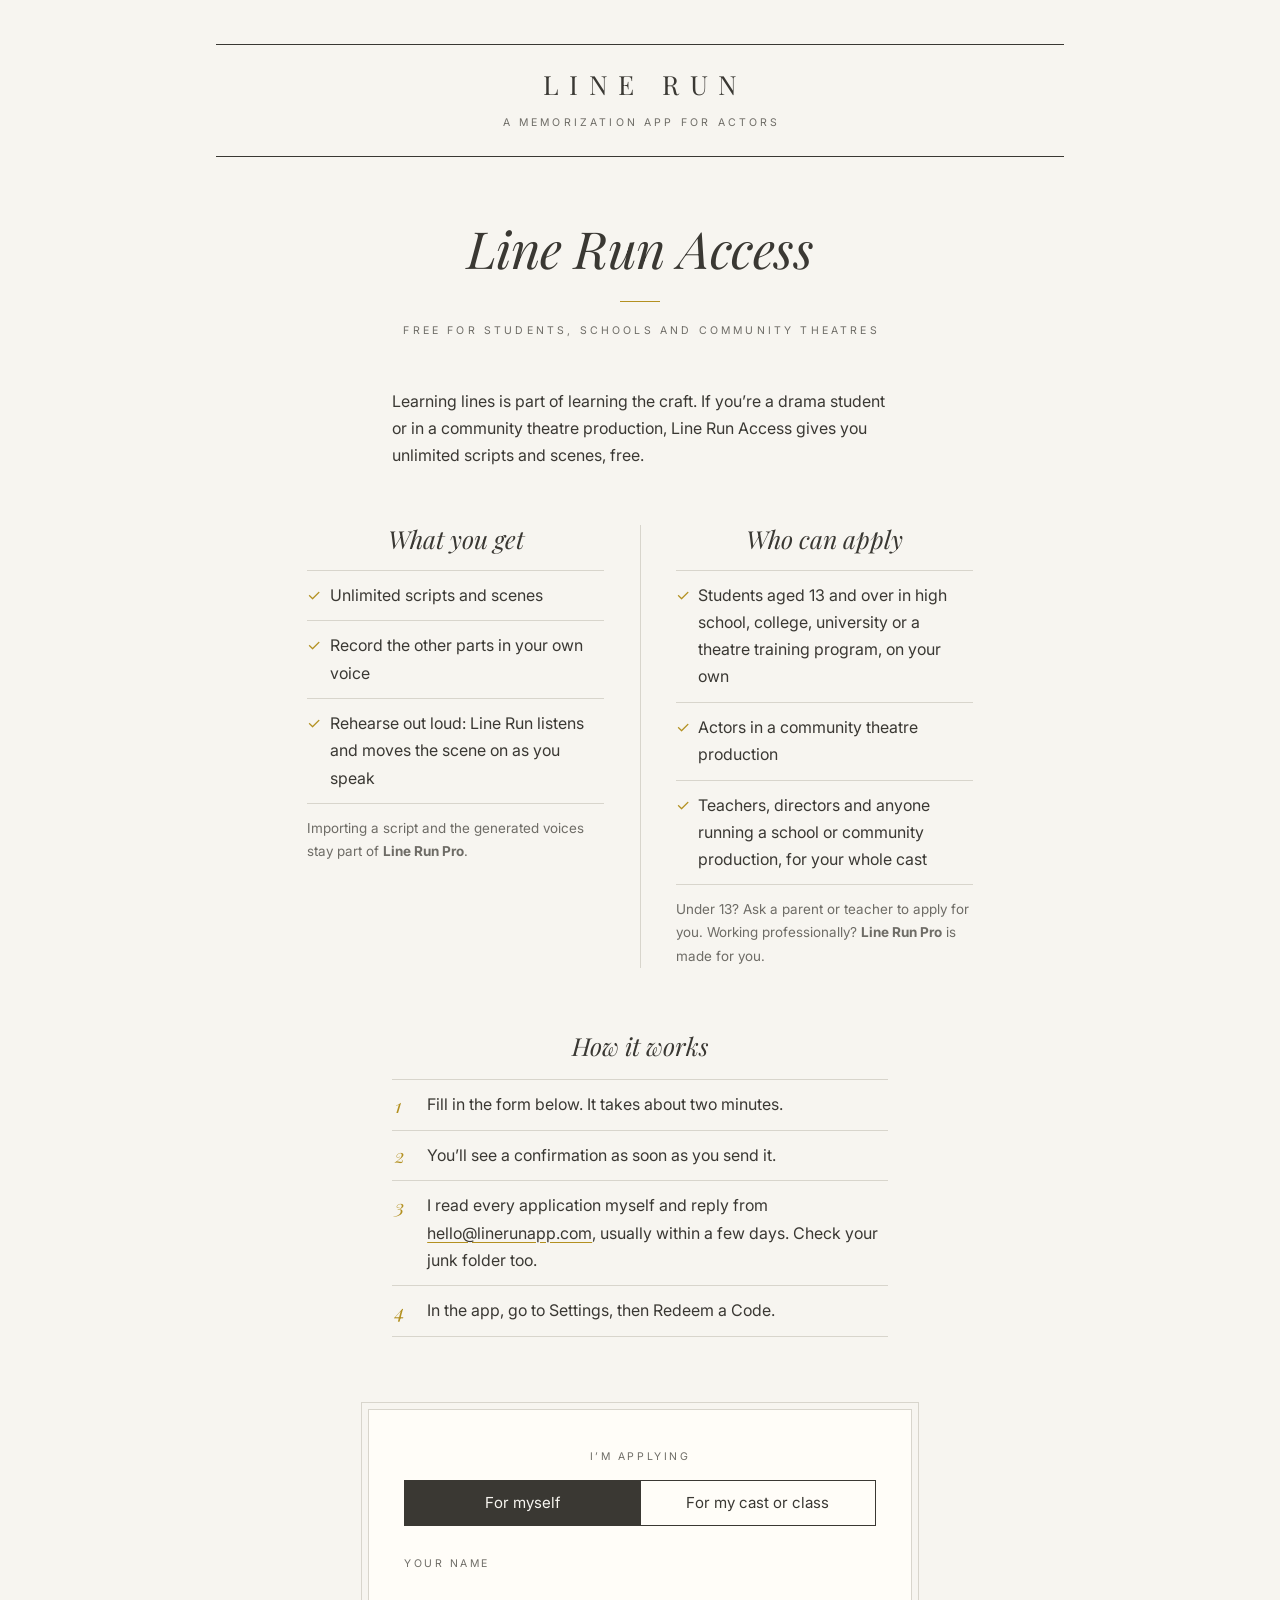
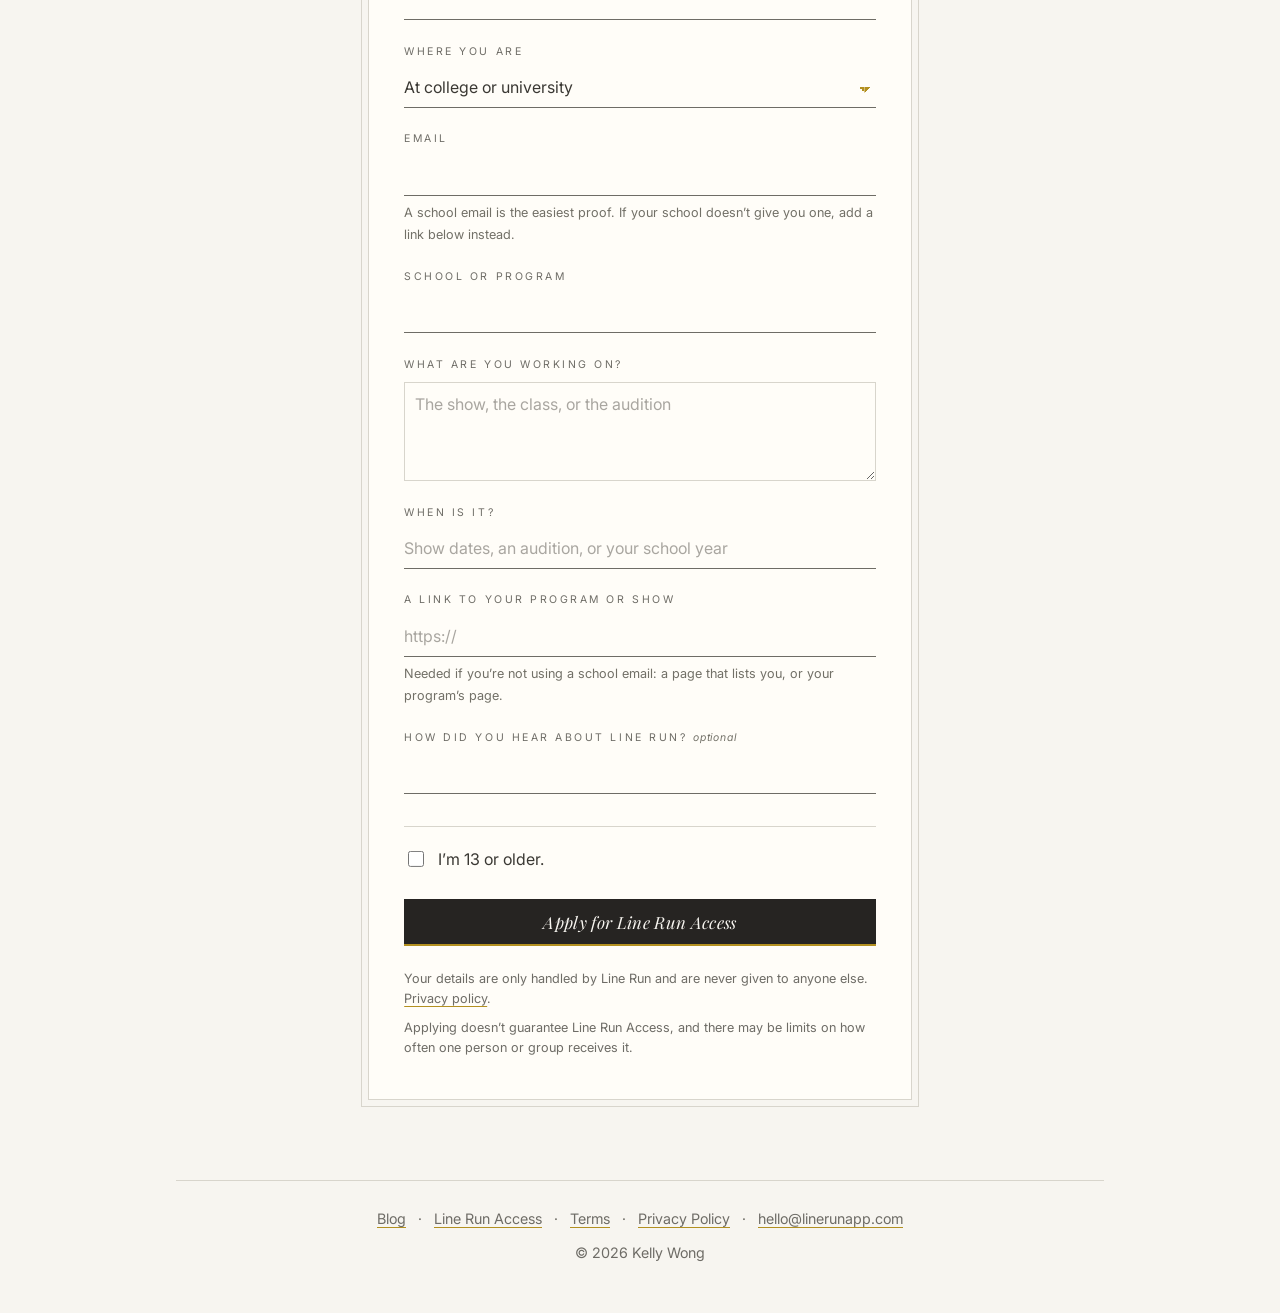
==== access/index.html @ 9d96a99a "Line Run Access: the application page, a section and button on the home page, a footer link on every" ====
<!doctype html>
<html lang="en-CA">
<head>
<meta charset="utf-8">
<meta name="viewport" content="width=device-width, initial-scale=1">
<meta name="color-scheme" content="light">
<title>Line Run Access · Line Run</title>
<meta name="description" content="Line Run Access is free for drama students, schools and community theatres. Apply here.">
<meta name="apple-itunes-app" content="app-id=6785331408">
<link rel="canonical" href="https://linerunapp.com/access/">
<meta property="og:type" content="website">
<meta property="og:site_name" content="Line Run">
<meta property="og:title" content="Line Run Access · Line Run">
<meta property="og:description" content="Line Run Access is free for drama students, schools and community theatres. Apply here.">
<meta property="og:url" content="https://linerunapp.com/access/">
<meta property="og:image" content="https://linerunapp.com/img/share.jpg">
<meta property="og:image:width" content="1200">
<meta property="og:image:height" content="630">
<meta property="og:image:alt" content="Line Run, a memorization app for actors, beside an iPhone showing the app&#8217;s Rehearse screen with the actor&#8217;s lines marked in gold.">
<meta name="twitter:card" content="summary_large_image">
<link rel="icon" href="../favicon.ico" sizes="16x16 32x32 48x48">
<link rel="icon" type="image/png" href="../img/icon-32.png" sizes="32x32">
<link rel="apple-touch-icon" href="../img/icon-180.png">
<link rel="stylesheet" href="../style.css">
</head>
<body>
<div class="wrap">
<header class="site"><div class="page">
<div class="titleblock">
<p class="name"><a href="../">Line Run</a></p>
<p class="sub">A memorization app for actors</p>
</div>
</div></header>
<main>
<div class="page access">

<h1>Line Run Access</h1>
<p class="meta">Free for students, schools and community theatres</p>

<div class="read">
<p>Learning lines is part of learning the craft. If you&#8217;re a drama student or in a community theatre production, Line&#160;Run&#160;Access gives you unlimited scripts and scenes, free.</p>
</div>

<div class="facts">
<div class="fact">
<h2>What you get</h2>
<ul>
<li>Unlimited scripts and scenes</li>
<li>Record the other parts in your own voice</li>
<li>Rehearse out loud: Line Run listens and moves the scene on as you speak</li>
</ul>
<p class="aside">Importing a script and the generated voices stay part of <span class="pname">Line Run Pro</span>.</p>
</div>
<div class="fact">
<h2>Who can apply</h2>
<ul>
<li>Students aged 13 and over in high school, college, university or a theatre training program, on your own</li>
<li>Actors in a community theatre production</li>
<li>Teachers, directors and anyone running a school or community production, for your whole cast</li>
</ul>
<p class="aside">Under 13? Ask a parent or teacher to apply for you. Working professionally? <span class="pname">Line Run Pro</span> is made for you.</p>
</div>
</div>

<div class="read">
<h2 class="small">How it works</h2>
<ol class="steps">
<li>Fill in the form below. It takes about two minutes.</li>
<li>You&#8217;ll see a confirmation as soon as you send it.</li>
<li>I read every application myself and reply from <span class="em" data-b="olleh" data-a="moc.ppanurenil">hello at linerunapp dot com</span>, usually within a few days. Check your junk folder too.</li>
<li>In the app, go to Settings, then Redeem a Code.</li>
</ol>
</div>

<form class="apply" id="apply" novalidate>
<fieldset class="path">
<legend>I&#8217;m applying</legend>
<div class="choice">
<input type="radio" name="path" id="path-student" value="student" checked>
<label for="path-student">For myself</label>
<input type="radio" name="path" id="path-group" value="group">
<label for="path-group">For my cast or class</label>
</div>
</fieldset>

<div class="field">
<label for="f-name">Your name</label>
<input id="f-name" name="name" type="text" autocomplete="name" required>
</div>

<div class="field student-only">
<label for="f-level">Where you are</label>
<select id="f-level" name="level">
<option value="high">In high school</option>
<option value="post" selected>At college or university</option>
<option value="training">In a theatre training program</option>
<option value="community">In a community theatre production</option>
</select>
</div>

<div class="field group-only">
<label for="f-role">Your role</label>
<input id="f-role" name="role" type="text" placeholder="Drama teacher, director, producer">
</div>

<div class="field">
<label for="f-email">Email</label>
<input id="f-email" name="email" type="email" autocomplete="email" required>
<p class="hint student-only lv-school">A school email is the easiest proof. If your school doesn&#8217;t give you one, add a link below instead.</p>
<p class="hint group-only">A school or theatre email helps, if you have one.</p>
</div>

<div class="field">
<label for="f-org"><span class="student-only lv-school">School or program</span><span class="student-only lv-community">Theatre company</span><span class="group-only">School or theatre</span></label>
<input id="f-org" name="org" type="text" required>
</div>

<div class="field">
<label for="f-work"><span class="student-only">What are you working on?</span><span class="group-only">The production or class</span></label>
<textarea id="f-work" name="work" rows="3" placeholder="The show, the class, or the audition"></textarea>
</div>

<div class="field">
<label for="f-dates">When is it?</label>
<input id="f-dates" name="dates" type="text" placeholder="Show dates, an audition, or your school year">
</div>

<div class="field group-only">
<label for="f-size">About how many actors?</label>
<input id="f-size" name="size" type="text" inputmode="numeric">
</div>

<div class="field">
<label for="f-link"><span class="lv-community">A link to the production</span><span class="student-only lv-school">A link to your program or show</span><span class="group-only">A link to the show or program <span class="opt">optional</span></span></label>
<input id="f-link" name="link" type="url" placeholder="https://">
<p class="hint lv-community">The company&#8217;s page for the show, or its ticket page.</p>
<p class="hint student-only lv-school">Needed if you&#8217;re not using a school email: a page that lists you, or your program&#8217;s page.</p>
<p class="needlink" id="needlink" hidden>That looks like a personal email, so please add a link that shows your program or show.</p>
</div>

<div class="field">
<label for="f-heard">How did you hear about Line Run? <span class="opt">optional</span></label>
<input id="f-heard" name="heard" type="text">
</div>

<div class="hp" aria-hidden="true">
<label for="f-website">Leave this empty</label>
<input id="f-website" name="website" type="text" tabindex="-1" autocomplete="off">
</div>

<div class="checks student-only">
<div class="check">
<input type="checkbox" id="f-age" name="age" required>
<label for="f-age">I&#8217;m 13 or older.</label>
</div>
</div>

<p class="formerr" id="formerr" role="alert" hidden></p>
<button type="submit" class="send" id="send">Apply for Line&#160;Run&#160;Access</button>
<noscript><p class="fine">This form needs JavaScript. You can also apply by writing to hello at linerunapp dot com.</p></noscript>

<p class="fine">Your details are only handled by Line Run and are never given to anyone else. <a href="../privacy/">Privacy policy</a>.</p>
<p class="fine">Applying doesn&#8217;t guarantee Line Run Access, and there may be limits on how often one person or group receives it.</p>
</form>
<div class="applied" id="applied" hidden tabindex="-1">
<h2>Thank you.</h2>
<p>Your application is on its way. I&#8217;ll reply from <span class="em" data-b="olleh" data-a="moc.ppanurenil">hello at linerunapp dot com</span>, usually within a few days. Check your junk folder too.</p>
</div>

</div>
<script>(function(){
var URL_='https://script.google.com/macros/s/AKfycbw2u7DrIWIg7b-3NnMU_33BewPZmNi67pajMoIb6RoEN-oecdymwAU3LRHNcpw8ttxK4Q/exec', f=document.getElementById('apply'), lv=document.getElementById('f-level'), t0=Date.now();
var personal=['gmail.com','googlemail.com','icloud.com','me.com','mac.com','outlook.com','hotmail.com','hotmail.ca',
 'live.com','live.ca','msn.com','yahoo.com','yahoo.ca','ymail.com','aol.com','proton.me','protonmail.com','gmx.com',
 'shaw.ca','rogers.com','sympatico.ca','telus.net','bell.net','videotron.ca','cogeco.ca'];
function path(){return f.querySelector('input[name=path]:checked').value;}
function sync(){var p=path();f.setAttribute('data-path',p);f.setAttribute('data-level',p==='group'?'group':lv.value);}
f.addEventListener('change',sync);sync();
function val(id){return document.getElementById(id).value.trim();}
f.addEventListener('submit',function(e){
  e.preventDefault();
  var p=path(), lev=p==='group'?'':lv.value, miss=[], err=document.getElementById('formerr'), need=document.getElementById('needlink');
  need.hidden=true; err.hidden=true;
  var email=val('f-email'), link=val('f-link');
  if(!val('f-name'))miss.push('your name');
  if(!/^[^@\s]+@[^@\s]+\.[^@\s]+$/.test(email))miss.push('your email');
  if(!val('f-org'))miss.push(p==='group'?'your school or theatre':(lev==='community'?'your theatre company':'your school or program'));
  if(p!=='group'&&lev==='community'&&!link)miss.push('a link to the production');
  if(p!=='group'&&!document.getElementById('f-age').checked)miss.push('that you are 13 or older');
  if(miss.length){err.textContent='Please add '+miss.join(', ')+'.';err.hidden=false;return;}
  if(p!=='group'&&lev!=='community'&&!link&&personal.indexOf(email.split('@').pop().toLowerCase())>=0){need.hidden=false;document.getElementById('f-link').focus();return;}
  if(link&&!/^https?:\/\//i.test(link))link='https://'+link;
  var d=new URLSearchParams();
  d.append('path',p);d.append('level',lev);d.append('t',String(Date.now()-t0));
  ['name','email','org','work','dates','heard','website'].forEach(function(k){d.append(k,val('f-'+k));});
  d.append('role',p==='group'?val('f-role'):'');d.append('size',p==='group'?val('f-size'):'');
  d.append('link',link);d.append('age',p!=='group'&&document.getElementById('f-age').checked?'yes':'');
  var b=document.getElementById('send');b.disabled=true;b.textContent='Sending\u2026';
  fetch(URL_,{method:'POST',mode:'no-cors',body:d}).then(function(){
    f.hidden=true;var a=document.getElementById('applied');a.hidden=false;a.focus();
  }).catch(function(){
    b.disabled=false;b.textContent='Apply for Line\u00a0Run\u00a0Access';
    err.textContent='That didn\u2019t send. Check your connection and try again.';err.hidden=false;
  });
});
})();</script>
</main>
<footer class="site"><div class="page">
  <nav><a href="../blog/">Blog</a><span aria-hidden="true">·</span><a href="../access/">Line Run Access</a><span aria-hidden="true">·</span><a href="../terms/">Terms</a><span aria-hidden="true">·</span><a href="../privacy/">Privacy Policy</a><span aria-hidden="true">·</span><span class="em" data-b="olleh" data-a="moc.ppanurenil">hello at linerunapp dot com</span></nav>
  <p>© <span id="yr">2026</span> Kelly Wong</p>
  <script>try{document.getElementById('yr').textContent=new Date().getFullYear()}catch(e){}</script>
  <script>try{document.querySelectorAll('.em').forEach(function(e){var r=function(k){return e.getAttribute(k).split('').reverse().join('')},a=r('data-b')+'@'+r('data-a'),l=document.createElement('a');l.href='mailto:'+a;l.textContent=a;e.replaceWith(l)})}catch(x){}</script>
</div></footer>
</div>
</body>
</html>
---- style.css ----
/* Line Run, set as a theatre programme: centred, printed, symmetrical.
   The app's own palette (AppTheme.swift, goldWarm) and its own two faces,
   served from this site rather than from Google Fonts, so a visitor's browser
   never contacts Google just to read the privacy policy.

   ONE appearance: warm paper, with charcoal stage bands. No dark palette, no
   appearance control, nothing remembered about the visitor. */
@font-face { font-family: "Playfair Display"; src: url("fonts/PlayfairDisplay-Regular.ttf") format("truetype"); font-weight: 400; font-style: normal; font-display: swap; }
@font-face { font-family: "Playfair Display"; src: url("fonts/PlayfairDisplay-Italic.ttf") format("truetype"); font-weight: 400; font-style: italic; font-display: swap; }
@font-face { font-family: "Inter"; src: url("fonts/Inter_18pt-Regular.ttf") format("truetype"); font-weight: 400; font-style: normal; font-display: swap; }
@font-face { font-family: "Inter"; src: url("fonts/Inter_18pt-Italic.ttf") format("truetype"); font-weight: 400; font-style: italic; font-display: swap; }
@font-face { font-family: "Inter"; src: url("fonts/Inter_18pt-Bold.ttf") format("truetype"); font-weight: 700; font-style: normal; font-display: swap; }

:root {
  color-scheme: light;
  --bg: #F7F5F0;      /* background */
  --text: #3A3833;    /* warm dark grey, never black (owner, 2026-09-13) */
  --muted: #6E6C66;   /* secondaryText */
  --rule: #D8D5CC;    /* divider */
  --gold: #B39020;    /* accent: rules, underlines and highlights, never text on paper */
  --bezel-edge: #46423C;
  --caption: #727067; /* the quietest a caption can go and still clear 4.5:1 on paper */
  /* the pacing of the whole page */
  --beat: 9.5rem; --hero: 7rem; --air: 5rem; --gap: 2.6rem;
}

/* The charcoal stage bands, in the app's own dark background colour. Their
   muted grey and their hairlines are lifted so that everything on them still
   clears 4.5:1 for text and 3:1 for the rules that carry structure. */
.stage {
  --bg: #262422; --text: #E8E4DC; --muted: #9C9A95; --rule: #736E65;
  --bezel-edge: #6A645B; --caption: #8E8C86;
  background: #262422; color: #E8E4DC;
}

* { box-sizing: border-box; }
html { -webkit-text-size-adjust: 100%; }
body {
  margin: 0; background: var(--bg); color: var(--text); text-align: center;
  font: 400 1rem/1.7 "Inter", -apple-system, BlinkMacSystemFont, "Helvetica Neue", Arial, sans-serif;
  -webkit-font-smoothing: antialiased;
}
.page { max-width: 58rem; margin: 0 auto; padding: 0 2.5rem; }
@media (max-width: 40rem) { .page { padding: 0 1.25rem; } }

/* ------------------------------------------------------- the title block --
   Two thin rules, the name in widely spaced capitals between them. */
header.site { padding-top: 2.75rem; }
.titleblock { padding: 1.5rem 0; border-top: 1px solid var(--text); border-bottom: 1px solid var(--text); }
.titleblock .name { font-family: "Playfair Display", Georgia, serif; font-size: 1.65rem;
                    letter-spacing: 0.4em; text-transform: uppercase; margin: 0; text-indent: 0.4em;
                    max-width: none; line-height: 1.2; }
.titleblock .name a { color: inherit; text-decoration: none; }
.titleblock .sub { font-size: 0.66rem; letter-spacing: 0.3em; text-transform: uppercase;
                   color: var(--muted); margin: 0.85rem 0 0; text-indent: 0.3em; max-width: none; }

/* --------------------------------------------------------- the type scale */
h1 { font-family: "Playfair Display", Georgia, serif; font-style: italic; font-weight: 400;
     font-size: clamp(2.5rem, 5.6vw, 4.6rem); line-height: 1.06; letter-spacing: -0.01em;
     margin: 0 auto 1.5rem; max-width: 18ch; overflow-wrap: break-word; }
h2 { font-family: "Playfair Display", Georgia, serif; font-style: italic; font-weight: 400;
     font-size: clamp(1.85rem, 4vw, 3.1rem); line-height: 1.14;
     margin: 0 auto var(--gap); max-width: 18ch; overflow-wrap: break-word; text-wrap: balance; }
h3 { font-weight: 700; font-size: 1rem; margin: 2.2rem 0 0.5rem; }
.lead { font-size: 1.125rem; line-height: 1.6; color: var(--muted); margin: 0 auto; max-width: 30rem; }
p { margin: 0 auto 1.1rem; max-width: 31rem; }
strong { font-weight: 700; }
hr { border: 0; height: 1px; background: var(--rule); margin: 3rem auto; }
ul { padding-left: 1.2rem; margin: 0 0 1rem; }
li { margin: 0.5rem 0; }
li::marker { color: var(--gold); }
a { color: inherit; text-decoration: underline; text-decoration-color: var(--gold);
    text-decoration-thickness: 1px; text-underline-offset: 0.2em; }
a:hover { text-decoration-thickness: 2px; }
a:focus-visible { outline: 2px solid var(--text); outline-offset: 3px; }

/* Long reading is left-aligned inside a centred column. Centring is for the
   title block, the headings, the short leads and the pull quote. */
.read { max-width: 31rem; margin: 0 auto; text-align: left; }
.read p { max-width: none; }

/* The short gold rule now sits under the heading, with room around it. */
.hrule { width: 2.5rem; height: 1px; background: var(--gold); margin: 0 auto var(--gap); }

/* ---------------------------------------------------------- the home page */
.home main > section { padding: var(--beat) 0; }
.home main > .hero { padding: var(--hero) 0 var(--beat); }
.home main > .close { padding: var(--beat) 0 0; }

/* Apple's badge, at its own proportion, with clear space around it. */
.badge { margin: 2.75rem auto 0; max-width: none; line-height: 0; }
.badge a { display: inline-block; text-decoration: none; padding: 0.75rem; margin: -0.75rem; }
.badge a:focus-visible { outline: 2px solid var(--text); outline-offset: 0; }
.badge img { display: block; height: 3rem; width: auto; }
.badge-end { margin-top: 1.4rem; }
.getline { margin: 3.5rem auto 0; color: var(--muted); font-size: 0.95rem; }
.soon-line { font-size: 0.66rem; letter-spacing: 0.3em; text-transform: uppercase;
             color: var(--muted); text-indent: 0.3em; margin: 1.5rem auto 0; max-width: none; }

/* ------------------------------------------------------------- the phone --
   A bezel, a rounded screen and a dynamic island, all drawn in CSS. */
.phone {
  /* ONE number drives the whole device, so the bezel, the corner radius and the
     notch scale together and never distort. The fractions are the old fixed
     sizes divided by the old 19.5rem width. */
  --pw: min(19.5rem, calc(100vw - 3rem));
  position: relative; width: var(--pw); margin: 0 auto;
  padding: calc(var(--pw) * 0.0256);
  border-radius: calc(var(--pw) * 0.1410);
  background: #0C0B0A;
  box-shadow: inset 0 0 0 1px var(--bezel-edge), 0 2rem 4.5rem rgba(0, 0, 0, 0.4);
}
.phone video, .phone img { display: block; width: 100%; height: auto;
                           border-radius: calc(var(--pw) * 0.1180); background: #000; }
.phone .island { position: absolute; left: 50%; transform: translateX(-50%); z-index: 2;
                 top: calc(var(--pw) * 0.0564); width: calc(var(--pw) * 0.2564);
                 height: calc(var(--pw) * 0.0513); border-radius: calc(var(--pw) * 0.0513);
                 background: #0C0B0A; }
/* The film is never taller than the window it is being watched in. A phone of
   width W stands 2.107 W tall, so the height left over decides the width, and
   10rem of that height is kept back as breathing room above and below. */
.film .phone { --pw: max(9rem, min(19.5rem, calc(100vw - 3rem), calc((100vh - 10rem) / 2.107)));
               --pw: max(9rem, min(19.5rem, calc(100vw - 3rem), calc((100svh - 10rem) / 2.107))); }
.film { margin: var(--air) auto 0; }
.bigshot { margin: 7rem auto 0; }
.bigshot .phone { --pw: min(19rem, calc(100vw - 3rem)); }

/* The sound control sits on the film itself, lower right. It is dark enough to
   stay legible over any frame behind it. */
.soundbtn { display: none; position: absolute; z-index: 3;
            right: calc(var(--pw) * 0.0769); bottom: calc(var(--pw) * 0.1077);
            width: 2.6rem; height: 2.6rem; border-radius: 50%; padding: 0; cursor: pointer;
            align-items: center; justify-content: center;
            background: rgba(12, 11, 10, 0.78); border: 1px solid rgba(242, 239, 232, 0.35);
            color: #F2EFE8; }
.has-sound .soundbtn { display: flex; }
.soundbtn:hover { background: rgba(12, 11, 10, 0.9); border-color: rgba(242, 239, 232, 0.6); }
.soundbtn:focus-visible { outline: 2px solid #F2EFE8; outline-offset: 3px; }
.spk { display: block; }
.spk-body { fill: currentColor; }
.spk-wave, .spk-slash { fill: none; stroke: currentColor; stroke-width: 1.8; stroke-linecap: round; }
/* a dark stroke under the slash, so the line stays separate from the speaker */
.spk-cut { fill: none; stroke: rgba(12, 11, 10, 0.95); stroke-width: 4; stroke-linecap: round; }
.soundbtn[data-muted="1"] .spk-wave { display: none; }
.soundbtn[data-muted="0"] .spk-slash, .soundbtn[data-muted="0"] .spk-cut { display: none; }

/* ------------------------------------------------------- the app screens -- */
.shots { display: grid; grid-template-columns: 1fr 1fr; gap: 4rem; max-width: 42rem;
         margin: 7rem auto 0; }
.shot figcaption, .bigshot figcaption { margin-top: 2.2rem; font-size: 0.76rem;
                   line-height: 1.55; color: var(--caption); text-align: center; }
.shot { margin: 0; }
.shot .phone { --pw: min(17rem, calc(50vw - 4rem));
                /* A smaller phone needs a smaller shadow: the full-size one reached
                   down into the caption (owner, 2026-09-21). */
                box-shadow: inset 0 0 0 1px var(--bezel-edge),
                            0 0.75rem 1.8rem rgba(0, 0, 0, 0.26); }

/* A product name inside a sentence, in bold body text (owner, 2026-09-21).
   This is the one thing on the page that pulls Inter's bold weight. */
.pname { font-weight: 700; }

/* ----------------------------------------------------------- the note ---
   Kelly's note: the display serif upright, a little larger than the body,
   generously spaced and centred. */
.note { max-width: 27rem; margin: 0 auto; padding: 0 0.5rem;
        font-family: "Playfair Display", Georgia, serif; font-style: normal;
        font-size: 1.2rem; line-height: 1.8; color: var(--text); }
.note p { max-width: none; margin: 0 0 1.4rem; }
.note p:last-child { margin-bottom: 0; }
.canada { font-family: "Playfair Display", Georgia, serif; font-style: italic;
          color: var(--muted); font-size: 1.05rem; margin: 2.6rem auto 0; }
.more { margin-top: 2rem; }

/* --------------------------------------------------------------- the bill */
.bill { display: grid; grid-template-columns: 1fr 1px 1fr; max-width: 46rem;
        margin: 0 auto; text-align: left; }
.bill .divider { background: var(--rule); }
.bill .col { padding: 0 2.2rem; }
.bill .colhead { font-family: "Inter", -apple-system, BlinkMacSystemFont, "Helvetica Neue", Arial, sans-serif;
                 font-weight: 400; font-size: 0.66rem; letter-spacing: 0.26em; text-transform: uppercase;
                 color: var(--muted); text-align: center; text-indent: 0.26em;
                 padding-bottom: 1rem; border-bottom: 1px solid var(--gold); margin: 0 0 0.9rem; }
.bill .col.pro .colhead { color: var(--gold); }
/* A price reads as a fact, so it is upright, not italic. */
.bill .price { font-family: "Playfair Display", Georgia, serif; font-style: normal; font-size: 1.85rem;
               line-height: 1.1; color: var(--text); text-align: center; margin: 0 0 0.5rem; max-width: none; }
.bill .pricesub { font-size: 0.78rem; line-height: 1.5; color: var(--muted); text-align: center;
                  margin: 0 0 0.9rem; max-width: none; min-height: 2.35rem; }
.bill ul { list-style: none; padding: 0; margin: 0; }
.bill li { display: flex; gap: 0.7rem; padding: 0.75rem 0; border-top: 1px solid var(--rule);
           color: var(--text); font-size: 0.9rem; line-height: 1.5; margin: 0; }
.bill li b { color: var(--gold); font-weight: 400; flex: none; }
/* The note about the price belongs to the table, not beside it. */
.bill .billnote { grid-column: 1 / -1; border-top: 1px solid var(--rule); max-width: none;
                  margin: 2.4rem 0 0; padding: 1.5rem 6rem 0; text-align: center;
                  font-size: 0.8rem; line-height: 1.6; color: var(--muted); }

/* ------------------------------------------------------- the legal pages --
   The same printed masthead, then an ordinary left-aligned document. */
.doc { max-width: 45rem; text-align: left; padding-top: 4rem; padding-bottom: 1rem; }
.doc h1 { font-size: clamp(2.1rem, 5vw, 3.2rem); max-width: none; text-align: center;
          margin: 0 auto 1.6rem; }
.doc .meta { font-size: 0.66rem; letter-spacing: 0.3em; text-transform: uppercase; color: var(--muted);
             text-indent: 0.3em; text-align: center; margin: 0 auto 3.5rem; padding-top: 1.3rem;
             max-width: none; position: relative; }
.doc .meta::before { content: ""; position: absolute; top: 0; left: 50%; transform: translateX(-50%);
                     width: 2.5rem; height: 1px; background: var(--gold); }
.doc h2 { font-style: normal; font-size: 1.55rem; line-height: 1.3; text-align: left;
          max-width: none; margin: 3.2rem 0 0.9rem; }
.doc h3 { margin: 2.2rem 0 0.5rem; }
.doc p, .doc ul, .doc li { max-width: none; margin-left: 0; margin-right: 0; }

/* ------------------------------------------------------------- the footer */
footer.site { margin-top: 5rem; padding-bottom: 3rem; font-size: 0.9rem; color: var(--muted); }
footer.site .page { border-top: 1px solid var(--rule); padding-top: 1.6rem; }
footer.site nav { display: flex; flex-wrap: wrap; gap: 0.4rem 0.75rem; justify-content: center;
                  margin-bottom: 0.6rem; }
footer.site p { margin: 0; max-width: none; }

@media (max-width: 47.5rem) {
  .bill { grid-template-columns: 1fr; max-width: 31rem; }
  .bill .divider { height: 1px; margin: 2.6rem 0; }
  .bill .col { padding: 0; }
  .bill .billnote { padding-left: 0; padding-right: 0; }
}
@media (max-width: 40rem) {
  /* On a phone the body was crowding the headings (owner, 2026-09-21). */
  body { font-size: 0.9375rem; }
  .lead { font-size: 1.0625rem; }
  .note { font-size: 1.05rem; line-height: 1.75; padding: 0 1.5rem; }
}
@media (max-width: 34rem) {
  .shots { grid-template-columns: 1fr; gap: 3.5rem; max-width: 19rem; }
  .shot .phone { --pw: min(17rem, calc(100vw - 3rem)); }
}

/* A visitor who has asked their device for less movement gets the film's
   poster with an ordinary play control, and no sound button over it. */
@media (prefers-reduced-motion: reduce) {
  .soundbtn { display: none !important; }
}

/* ---------------------------------------------------------------- the blog --
   Owner, 2026-09-25: direction A (the index title at the home page's size, gold
   rule under it) with a large first letter on each post, once, never repeated. */
.blog { max-width: 38rem; text-align: left; padding-top: 4rem; }
.blog .kicker { font-size: 0.66rem; letter-spacing: 0.3em; text-transform: uppercase; color: var(--muted);
                text-indent: 0.3em; text-align: center; margin: 0 auto 1.4rem; max-width: none; }
.blog .kicker a { text-decoration: none; color: inherit; }
.blog .kicker a:hover { text-decoration: underline; text-decoration-color: var(--gold); }
.blog h1 { font-size: clamp(2.1rem, 5vw, 3.1rem); line-height: 1.12; max-width: 22ch; text-align: center;
           margin: 0 auto 1.6rem; text-wrap: balance; }
.blog .meta { font-size: 0.66rem; letter-spacing: 0.3em; text-transform: uppercase; color: var(--muted);
              text-indent: 0.3em; text-align: center; margin: 0 auto 3.2rem; padding-top: 1.3rem;
              max-width: none; position: relative; }
.blog .meta::before { content: ""; position: absolute; top: 0; left: 50%; transform: translateX(-50%);
                      width: 2.5rem; height: 1px; background: var(--gold); }
.blog p, .blog ul { max-width: none; margin-left: 0; margin-right: 0; font-size: 1.0625rem; line-height: 1.75; }
.blog p { margin-bottom: 1.25rem; }
.blog .dropcap::first-letter { font-family: "Playfair Display", Georgia, serif; float: left; font-size: 4.1rem;
                               line-height: 0.82; padding: 0.35rem 0.6rem 0 0; }
.blog h2 { font-style: normal; font-size: 1.5rem; line-height: 1.3; text-align: left; max-width: none;
           margin: 3rem 0 0.9rem; }
.blog blockquote { margin: 2rem 0; padding: 0.2rem 0 0.2rem 1.4rem; border-left: 2px solid var(--gold); }
.blog blockquote p { font-family: "Playfair Display", Georgia, serif; font-style: italic;
                     font-size: 1.3rem; line-height: 1.55; margin: 0; }
.blog #sources { font-size: 1.15rem; margin-top: 3.5rem; padding-top: 2rem; border-top: 1px solid var(--rule); }
.blog .sources { list-style: none; padding: 0; }
.blog .sources li { font-size: 0.85rem; line-height: 1.6; color: var(--muted); margin: 0 0 1rem;
                    padding-left: 1.4rem; text-indent: -1.4rem; overflow-wrap: anywhere; }
.blog .about { margin: 3rem 0 0; padding-top: 1.6rem; border-top: 1px solid var(--rule); }
.blog .about p { font-size: 0.95rem; line-height: 1.65; color: var(--muted); text-align: center; margin: 0 auto; max-width: 30rem; }
.endcard { margin: 3rem 0 0; padding: 2.4rem 0 2.2rem; border-top: 1px solid var(--text);
           border-bottom: 1px solid var(--text); text-align: center; }
.endcard .ecicon { width: 3.25rem; height: 3.25rem; border-radius: 22%; display: block; margin: 0 auto 1rem; }
.blog .endcard p { text-align: center; font-size: 1rem; max-width: 28rem; margin: 0 auto 0.9rem; }
.blog .endcard .ecname { font-family: "Playfair Display", Georgia, serif; font-size: 1.1rem; letter-spacing: 0.4em;
                         text-transform: uppercase; text-indent: 0.4em; margin: 0 auto 0.9rem; }
.blog .endcard .soon { font-size: 0.66rem; letter-spacing: 0.3em; text-transform: uppercase; color: var(--muted);
                       text-indent: 0.3em; margin: 1.3rem auto 0; }
.blog .endcard .badge { margin: 1.3rem auto 0; }
.more { margin: 3.5rem 0 0; }
.more .kicker { margin-bottom: 1.2rem; }
.postlist { list-style: none; padding: 0; margin: 0; }
.postlist li { border-top: 1px solid var(--rule); padding: 1.6rem 0; text-align: center; }
.postlist li:last-child { border-bottom: 1px solid var(--rule); }
.postlist .pt { font-family: "Playfair Display", Georgia, serif; font-style: italic; font-size: 1.45rem;
                line-height: 1.25; display: block; margin: 0 auto 0.6rem; max-width: 26ch; text-wrap: balance; }
.postlist .pt a { text-decoration: none; }
.postlist .pt a:hover { text-decoration: underline; text-decoration-color: var(--gold); }
.blog .postlist p { text-align: center; font-size: 0.95rem; line-height: 1.6; color: var(--muted);
                    margin: 0 auto 0.5rem; max-width: 30rem; }
.postlist .rt { font-size: 0.62rem; letter-spacing: 0.28em; text-transform: uppercase; color: var(--muted);
                text-indent: 0.28em; }
.more .postlist .pt { font-size: 1.2rem; }
.blogindex h1 { font-size: clamp(2.5rem, 5.6vw, 4.6rem); max-width: 14ch; margin-bottom: 1.4rem; }
.blogindex .hrule { margin-bottom: 1.6rem; }
.blog .lead { text-align: center; max-width: 30rem; margin: 0 auto 3rem; font-size: 1.05rem; }
@media (max-width: 40rem) {
  .blog { padding-top: 3rem; }
  .blog p, .blog ul { font-size: 1rem; }
  .blog h2 { font-size: 1.3rem; }
  .blog blockquote p { font-size: 1.15rem; }
}

/* ------------------------------------------------------ the Access page --
   The legal pages' masthead and centred title, then two short fact columns
   set like the Free / Pro bill, then the form on a paper card. */
.access { padding-top: 4rem; }
.access h1 { font-size: clamp(2.1rem, 5vw, 3.2rem); max-width: none; margin: 0 auto 1.6rem; }
.access .meta { font-size: 0.66rem; letter-spacing: 0.3em; text-transform: uppercase; color: var(--muted);
                text-indent: 0.3em; margin: 0 auto 3rem; padding-top: 1.3rem; max-width: none; position: relative; }
.access .meta::before { content: ""; position: absolute; top: 0; left: 50%; transform: translateX(-50%);
                        width: 2.5rem; height: 1px; background: var(--gold); }
.access h2 { font-size: 1.55rem; font-style: italic; margin: 0 0 1rem; max-width: none; }
.access h2.small { text-align: center; margin: 4rem 0 1.2rem; }

.facts { display: grid; grid-template-columns: 1fr 1px 1fr; max-width: 46rem; margin: 3.5rem auto 0;
         text-align: left; }
.facts::before { content: ""; grid-column: 2; grid-row: 1; background: var(--rule); }
.facts .fact { padding: 0 2.2rem; }
.facts .fact:first-child { grid-column: 1; grid-row: 1; }
.facts .fact:last-child { grid-column: 3; grid-row: 1; }
.facts h2 { text-align: center; }
.facts ul { list-style: none; padding: 0; margin: 0; }
.facts li { padding: 0.7rem 0 0.7rem 1.4rem; margin: 0; border-top: 1px solid var(--rule); position: relative; }
.facts li::before { content: "\2713"; position: absolute; left: 0; color: var(--gold); }
.facts .aside { font-size: 0.85rem; color: var(--muted); border-top: 1px solid var(--rule);
                padding-top: 0.8rem; margin: 0; max-width: none; }

.steps { counter-reset: step; list-style: none; padding: 0; margin: 0; }
.steps li { counter-increment: step; position: relative; padding: 0.7rem 0 0.7rem 2.2rem; margin: 0;
            border-top: 1px solid var(--rule); }
.steps li:last-child { border-bottom: 1px solid var(--rule); }
.steps li::before { content: counter(step); position: absolute; left: 0.2rem; top: 0.55rem;
                    font-family: "Playfair Display", Georgia, serif; font-style: italic; font-size: 1.2rem;
                    color: var(--gold); }

.apply { max-width: 34rem; margin: 4.5rem auto 0; text-align: left; background: #FFFDF8;
         border: 1px solid var(--rule); outline: 1px solid var(--rule); outline-offset: 6px;
         padding: 2.4rem 2.2rem 2rem; }
.apply fieldset { border: 0; padding: 0; margin: 0 0 1.8rem; }
.apply legend, .apply .field > label { display: block; font-size: 0.66rem; letter-spacing: 0.24em;
         text-transform: uppercase; color: var(--muted); margin: 0 0 0.5rem; padding: 0; }
.apply legend { width: 100%; text-align: center; margin-bottom: 0.9rem; }
.apply .opt { letter-spacing: 0.08em; text-transform: none; font-style: italic; color: var(--caption); }
.choice { display: grid; grid-template-columns: 1fr 1fr; border: 1px solid var(--text); }
.choice input { position: absolute; opacity: 0; pointer-events: none; }
.choice label { text-align: center; padding: 0.75rem 0.5rem; cursor: pointer; font-size: 0.95rem; line-height: 1.3; }
.choice label + input + label { border-left: 1px solid var(--text); }
.choice input:checked + label { background: var(--text); color: #F7F5F0; }
.choice input:focus-visible + label { outline: 2px solid var(--gold); outline-offset: -4px; }
.apply .field { margin: 0 0 1.4rem; }
.apply input[type=text], .apply input[type=email], .apply input[type=url], .apply textarea {
  display: block; width: 100%; font: inherit; color: var(--text); background: transparent;
  border: 0; border-bottom: 1px solid var(--muted); border-radius: 0; padding: 0.35rem 0; }
.apply textarea { resize: vertical; border: 1px solid var(--rule); padding: 0.5rem 0.6rem; }
.apply input::placeholder, .apply textarea::placeholder { color: #A9A6A0; }
.apply input:focus, .apply textarea:focus { outline: none; border-color: var(--gold); box-shadow: 0 1px 0 var(--gold); }
.apply .hint { font-size: 0.8rem; color: var(--caption); margin: 0.4rem 0 0; max-width: none; }
.apply .hp { position: absolute; left: -9999px; width: 1px; height: 1px; overflow: hidden; }
.checks { border-top: 1px solid var(--rule); padding-top: 1.2rem; margin-top: 2rem; }
.check { display: flex; gap: 0.7rem; align-items: baseline; margin: 0 0 0.6rem; }
.check input { accent-color: #3A3833; width: 1rem; height: 1rem; flex: none; transform: translateY(0.12rem); }
.send { display: block; width: 100%; margin: 1.6rem 0 1.4rem; padding: 0.95rem 1rem; cursor: pointer;
        font: 400 1.05rem/1 "Playfair Display", Georgia, serif; font-style: italic; letter-spacing: 0.02em;
        color: #F7F5F0; background: #262422; border: 0; box-shadow: inset 0 -2px 0 var(--gold); }
.send:hover { background: #3A3833; }
.send:focus-visible { outline: 2px solid var(--gold); outline-offset: 3px; }
.apply .fine { font-size: 0.8rem; line-height: 1.55; color: var(--muted); margin: 0 0 0.6rem; max-width: none; }
.apply[data-path=student] .group-only, .apply[data-path=group] .student-only { display: none; }

/* the home page's line to it */
.home main > .access-beat { padding: var(--beat) 0; }
.access-beat .kicker { font-size: 0.66rem; letter-spacing: 0.3em; text-transform: uppercase; color: var(--muted);
                       text-indent: 0.3em; margin: 0 auto 1.2rem; max-width: none; }

@media (max-width: 47.5rem) {
  .facts { grid-template-columns: 1fr; max-width: 31rem; }
  .facts::before { display: none; }
  .facts .fact, .facts .fact:first-child, .facts .fact:last-child { grid-column: 1; grid-row: auto; padding: 0; }
  .facts .fact + .fact { margin-top: 2.6rem; }
}
@media (max-width: 34rem) {
  .apply { padding: 1.8rem 1.2rem 1.4rem; outline-offset: 4px; }
  .choice label { font-size: 0.88rem; }
}
.apply select { display: block; width: 100%; font: inherit; color: var(--text); background: transparent;
  border: 0; border-bottom: 1px solid var(--muted); border-radius: 0; padding: 0.35rem 1.4rem 0.35rem 0;
  -webkit-appearance: none; appearance: none;
  background-image: linear-gradient(45deg, transparent 50%, var(--gold) 50%), linear-gradient(135deg, var(--gold) 50%, transparent 50%);
  background-position: calc(100% - 0.7rem) 55%, calc(100% - 0.35rem) 55%; background-size: 0.35rem 0.35rem; background-repeat: no-repeat; }
.apply select:focus { outline: none; border-color: var(--gold); box-shadow: 0 1px 0 var(--gold); }
.apply:not([data-level=post]) .lv-post, .apply[data-level=post] .lv-other,
.apply:not([data-level=high]):not([data-level=training]) .lv-soft,
.apply[data-level=community] .lv-school,
.apply:not([data-level=community]) .lv-community, .apply[data-level=community] .lv-notcommunity { display: none; }
.home main > .close.stage { padding: var(--beat) 0; }
.home .more { margin: 2rem auto 0; }

/* the home page's button to the Access page, the form's own button */
.cta { display: inline-block; margin: 2.2rem auto 0; padding: 0.95rem 2.2rem; text-decoration: none;
       font: 400 1.05rem/1 "Playfair Display", Georgia, serif; font-style: italic; letter-spacing: 0.02em;
       color: #F7F5F0; background: #262422; box-shadow: inset 0 -2px 0 var(--gold); }
.cta:hover { background: #3A3833; }
.cta:focus-visible { outline: 2px solid var(--gold); outline-offset: 3px; }
.apply .needlink { font-size: 0.85rem; color: #8A3B12; border-left: 2px solid var(--gold); padding: 0.2rem 0 0.2rem 0.7rem; margin: 0.7rem 0 0; max-width: none; }
.apply .formerr { font-size: 0.85rem; color: #8A3B12; margin: 1.2rem 0 0; max-width: none; }
.send:disabled { opacity: 0.7; cursor: default; }
.applied { max-width: 34rem; margin: 4.5rem auto 0; text-align: center; background: #FFFDF8;
           border: 1px solid var(--rule); outline: 1px solid var(--rule); outline-offset: 6px; padding: 2.6rem 2.2rem 1.6rem; }
.applied h2 { margin: 0 auto 1rem; }
.applied:focus { outline-offset: 6px; }
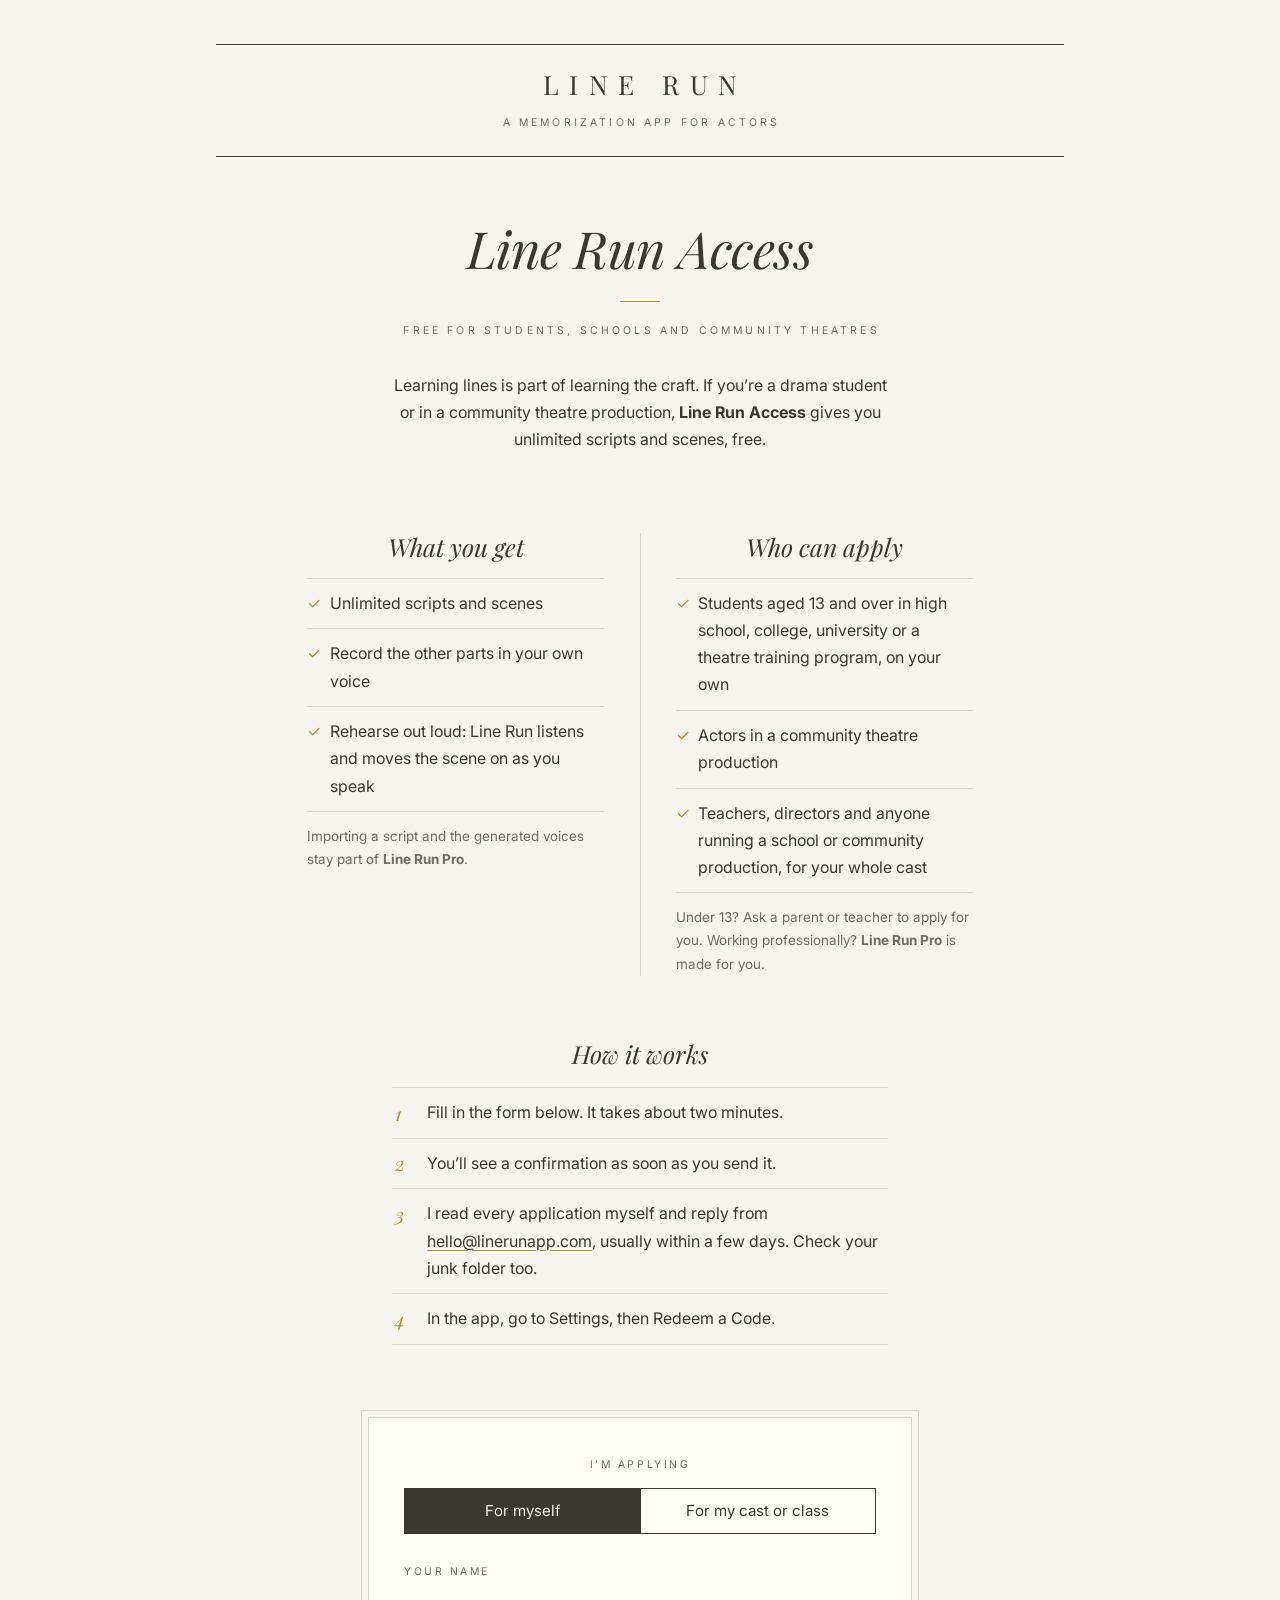
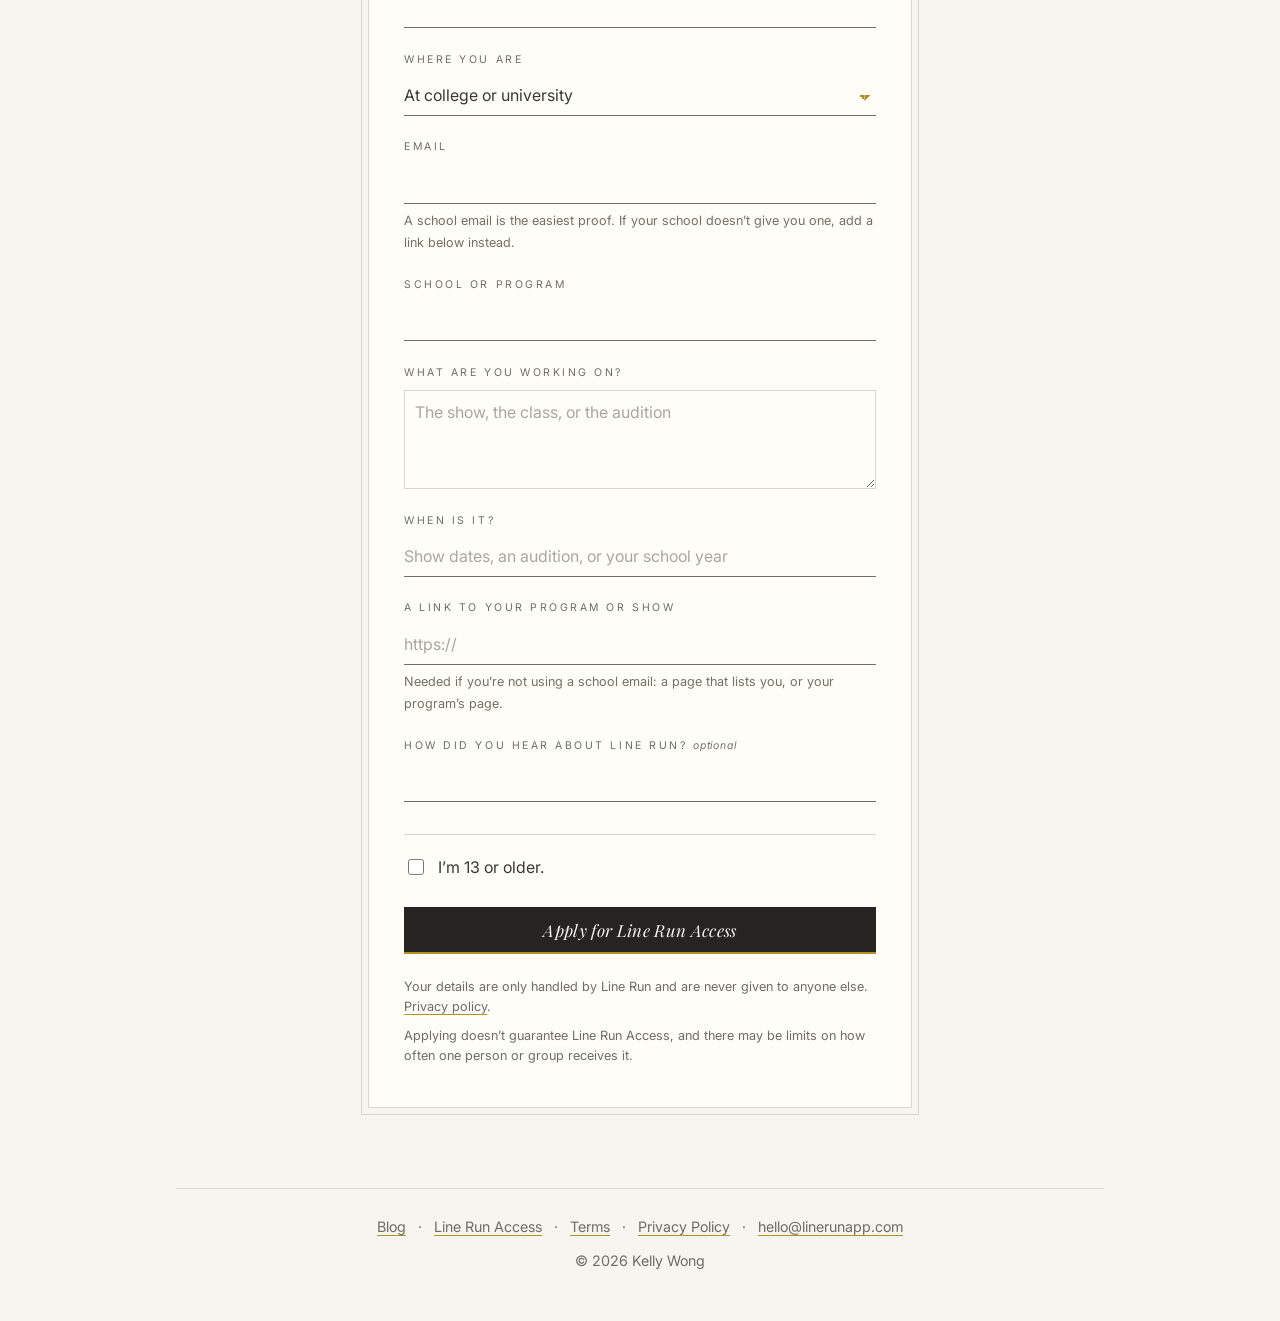
==== commit 4d210487: "Access page: intro centred, Line Run Access in bold, better spacing" ====
--- a/access/index.html
+++ b/access/index.html
@@ -37,8 +37,8 @@
 <h1>Line Run Access</h1>
 <p class="meta">Free for students, schools and community theatres</p>
 
-<div class="read">
-<p>Learning lines is part of learning the craft. If you&#8217;re a drama student or in a community theatre production, Line&#160;Run&#160;Access gives you unlimited scripts and scenes, free.</p>
+<div class="read intro">
+<p>Learning lines is part of learning the craft. If you&#8217;re a drama student or in a community theatre production, <span class="pname">Line&#160;Run&#160;Access</span> gives you unlimited scripts and scenes, free.</p>
 </div>
 
 <div class="facts">
--- a/style.css
+++ b/style.css
@@ -406,6 +406,9 @@
 .cta:hover { background: #3A3833; }
 .cta:focus-visible { outline: 2px solid var(--gold); outline-offset: 3px; }
 .apply .needlink { font-size: 0.85rem; color: #8A3B12; border-left: 2px solid var(--gold); padding: 0.2rem 0 0.2rem 0.7rem; margin: 0.7rem 0 0; max-width: none; }
+.access .meta { margin-bottom: 2rem; }
+.access .intro { text-align: center; }
+.access .intro + .facts { margin-top: 5rem; }
 .apply .formerr { font-size: 0.85rem; color: #8A3B12; margin: 1.2rem 0 0; max-width: none; }
 .send:disabled { opacity: 0.7; cursor: default; }
 .applied { max-width: 34rem; margin: 4.5rem auto 0; text-align: center; background: #FFFDF8;
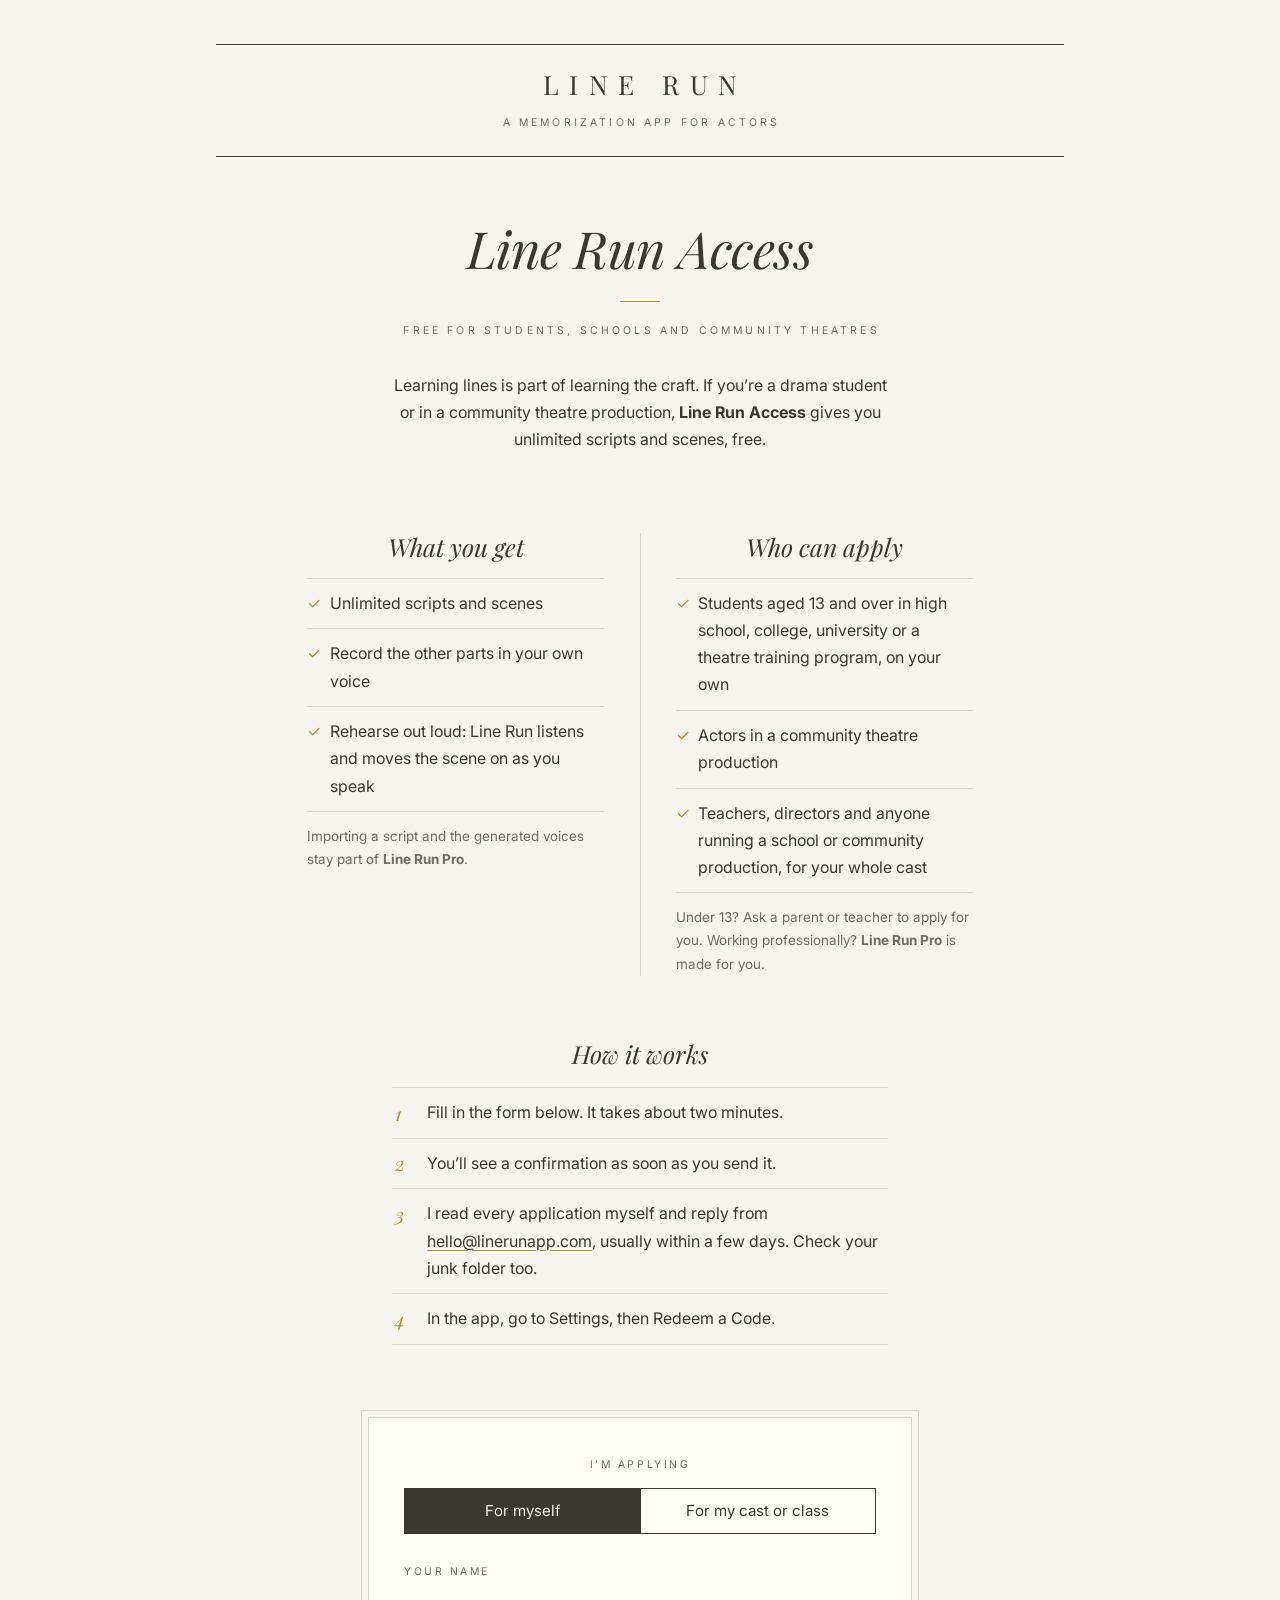
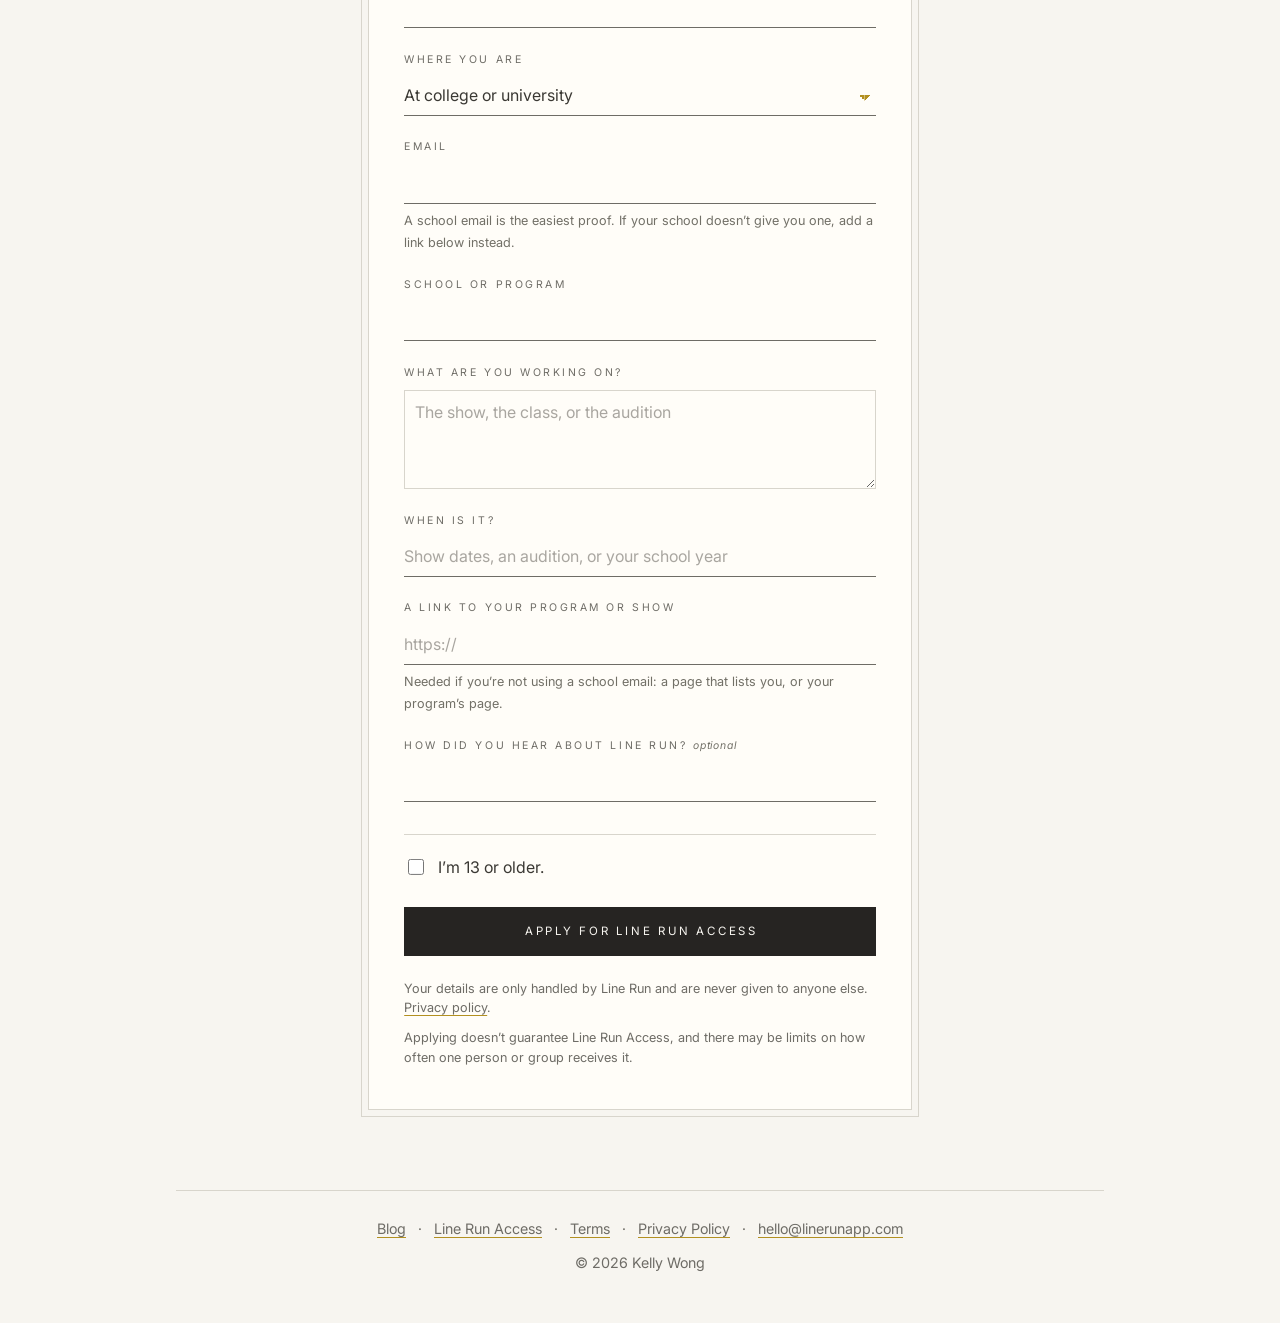
==== commit 463a7612: "Access form: production, dates and number of actors now required" ====
--- a/access/index.html
+++ b/access/index.html
@@ -185,6 +185,9 @@
   if(!val('f-name'))miss.push('your name');
   if(!/^[^@\s]+@[^@\s]+\.[^@\s]+$/.test(email))miss.push('your email');
   if(!val('f-org'))miss.push(p==='group'?'your school or theatre':(lev==='community'?'your theatre company':'your school or program'));
+  if(!val('f-work'))miss.push(p==='group'?'the production or class':'what you are working on');
+  if(!val('f-dates'))miss.push('the dates');
+  if(p==='group'&&!val('f-size'))miss.push('about how many actors');
   if(p!=='group'&&lev==='community'&&!link)miss.push('a link to the production');
   if(p!=='group'&&!document.getElementById('f-age').checked)miss.push('that you are 13 or older');
   if(miss.length){err.textContent='Please add '+miss.join(', ')+'.';err.hidden=false;return;}
--- a/style.css
+++ b/style.css
@@ -363,9 +363,10 @@
 .checks { border-top: 1px solid var(--rule); padding-top: 1.2rem; margin-top: 2rem; }
 .check { display: flex; gap: 0.7rem; align-items: baseline; margin: 0 0 0.6rem; }
 .check input { accent-color: #3A3833; width: 1rem; height: 1rem; flex: none; transform: translateY(0.12rem); }
-.send { display: block; width: 100%; margin: 1.6rem 0 1.4rem; padding: 0.95rem 1rem; cursor: pointer;
-        font: 400 1.05rem/1 "Playfair Display", Georgia, serif; font-style: italic; letter-spacing: 0.02em;
-        color: #F7F5F0; background: #262422; border: 0; box-shadow: inset 0 -2px 0 var(--gold); }
+.send { display: block; width: 100%; margin: 1.6rem 0 1.4rem; padding: 1.1rem 1rem; cursor: pointer;
+        font: 400 0.72rem/1.2 "Inter", -apple-system, BlinkMacSystemFont, "Helvetica Neue", Arial, sans-serif;
+        letter-spacing: 0.24em; text-transform: uppercase; text-indent: 0.24em;
+        color: #F7F5F0; background: #262422; border: 0; border-radius: 0; }
 .send:hover { background: #3A3833; }
 .send:focus-visible { outline: 2px solid var(--gold); outline-offset: 3px; }
 .apply .fine { font-size: 0.8rem; line-height: 1.55; color: var(--muted); margin: 0 0 0.6rem; max-width: none; }
@@ -399,10 +400,13 @@
 .home main > .close.stage { padding: var(--beat) 0; }
 .home .more { margin: 2rem auto 0; }
 
-/* the home page's button to the Access page, the form's own button */
-.cta { display: inline-block; margin: 2.2rem auto 0; padding: 0.95rem 2.2rem; text-decoration: none;
-       font: 400 1.05rem/1 "Playfair Display", Georgia, serif; font-style: italic; letter-spacing: 0.02em;
-       color: #F7F5F0; background: #262422; box-shadow: inset 0 -2px 0 var(--gold); }
+/* The home page's button to the Access page, in the site's own printed vocabulary
+   (owner, 2026-09-30, option B): spaced small capitals like the title block, on the
+   charcoal of the stage bands, square corners, no gold edge. */
+.cta { display: inline-block; margin: 2.2rem auto 0; padding: 1.05rem 2rem; text-decoration: none;
+       font: 400 0.72rem/1.2 "Inter", -apple-system, BlinkMacSystemFont, "Helvetica Neue", Arial, sans-serif;
+       letter-spacing: 0.24em; text-transform: uppercase; text-indent: 0.24em;
+       color: #F7F5F0; background: #262422; }
 .cta:hover { background: #3A3833; }
 .cta:focus-visible { outline: 2px solid var(--gold); outline-offset: 3px; }
 .apply .needlink { font-size: 0.85rem; color: #8A3B12; border-left: 2px solid var(--gold); padding: 0.2rem 0 0.2rem 0.7rem; margin: 0.7rem 0 0; max-width: none; }
